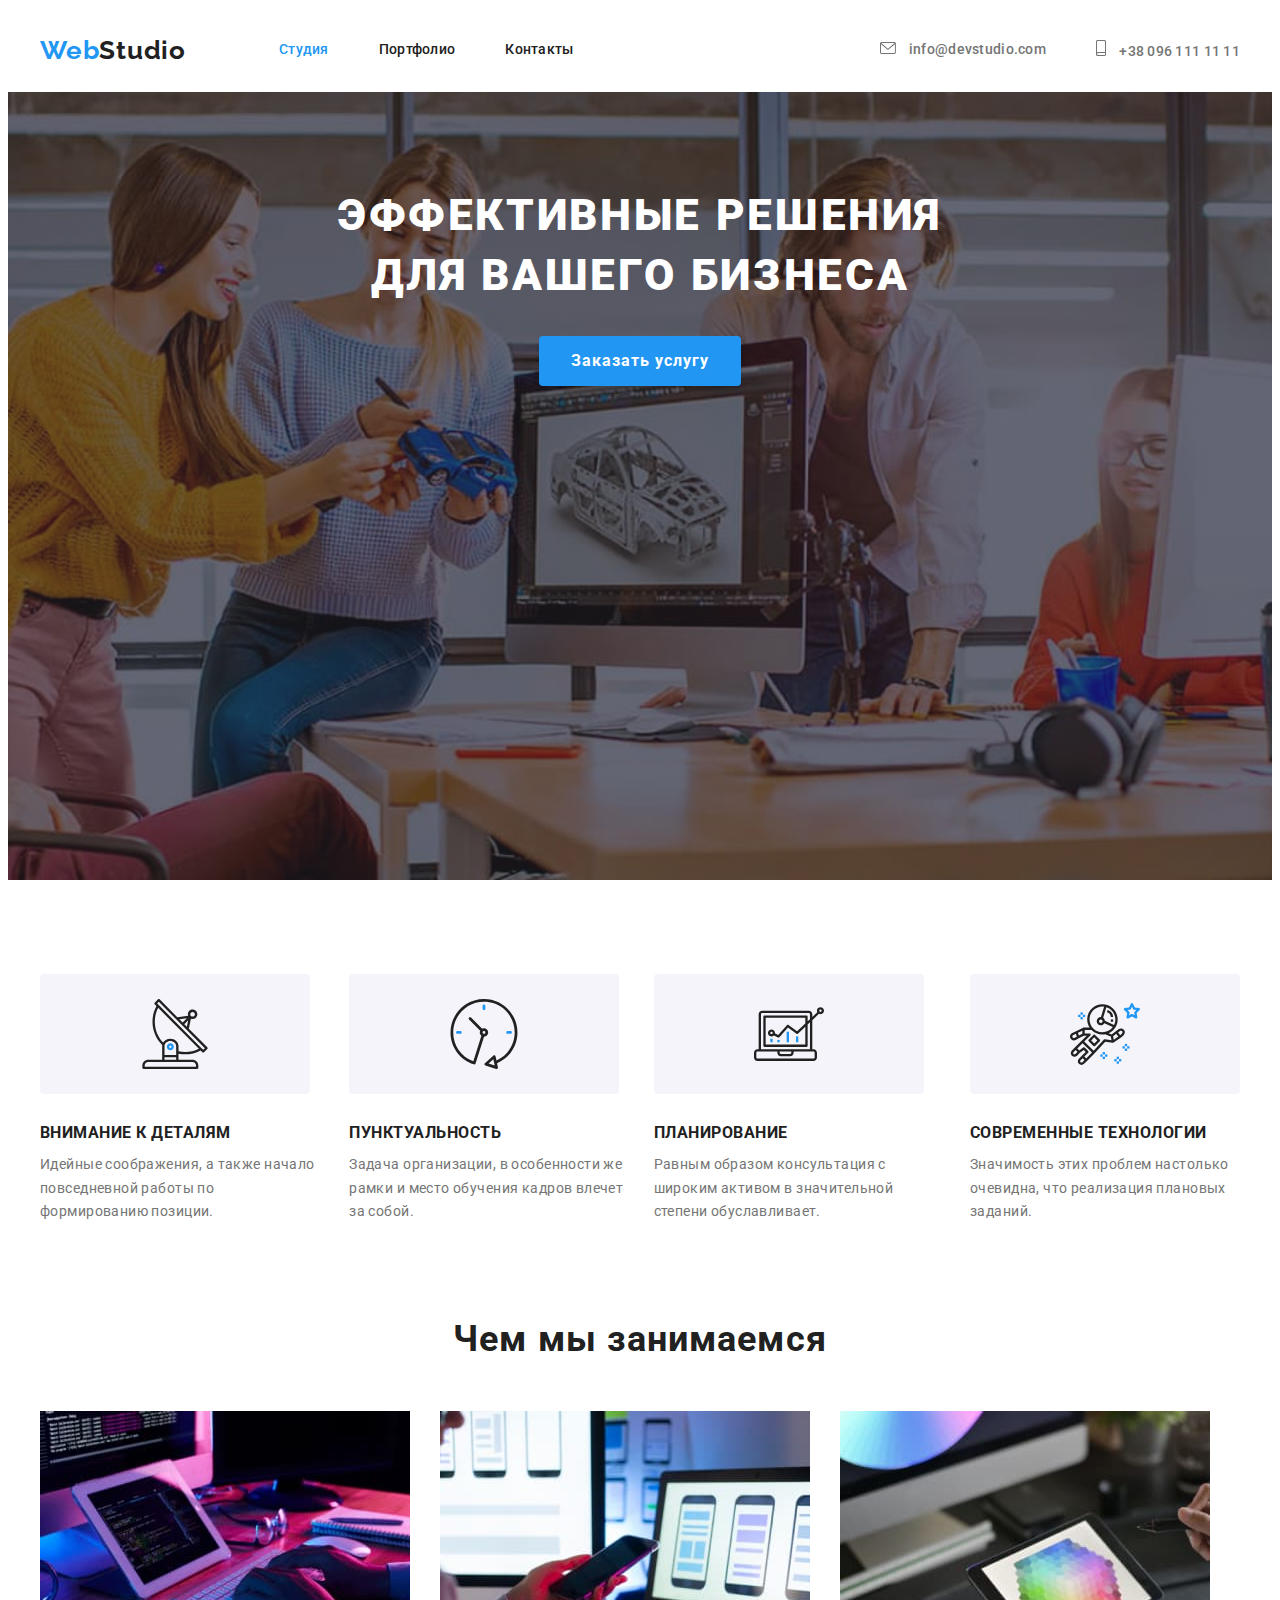
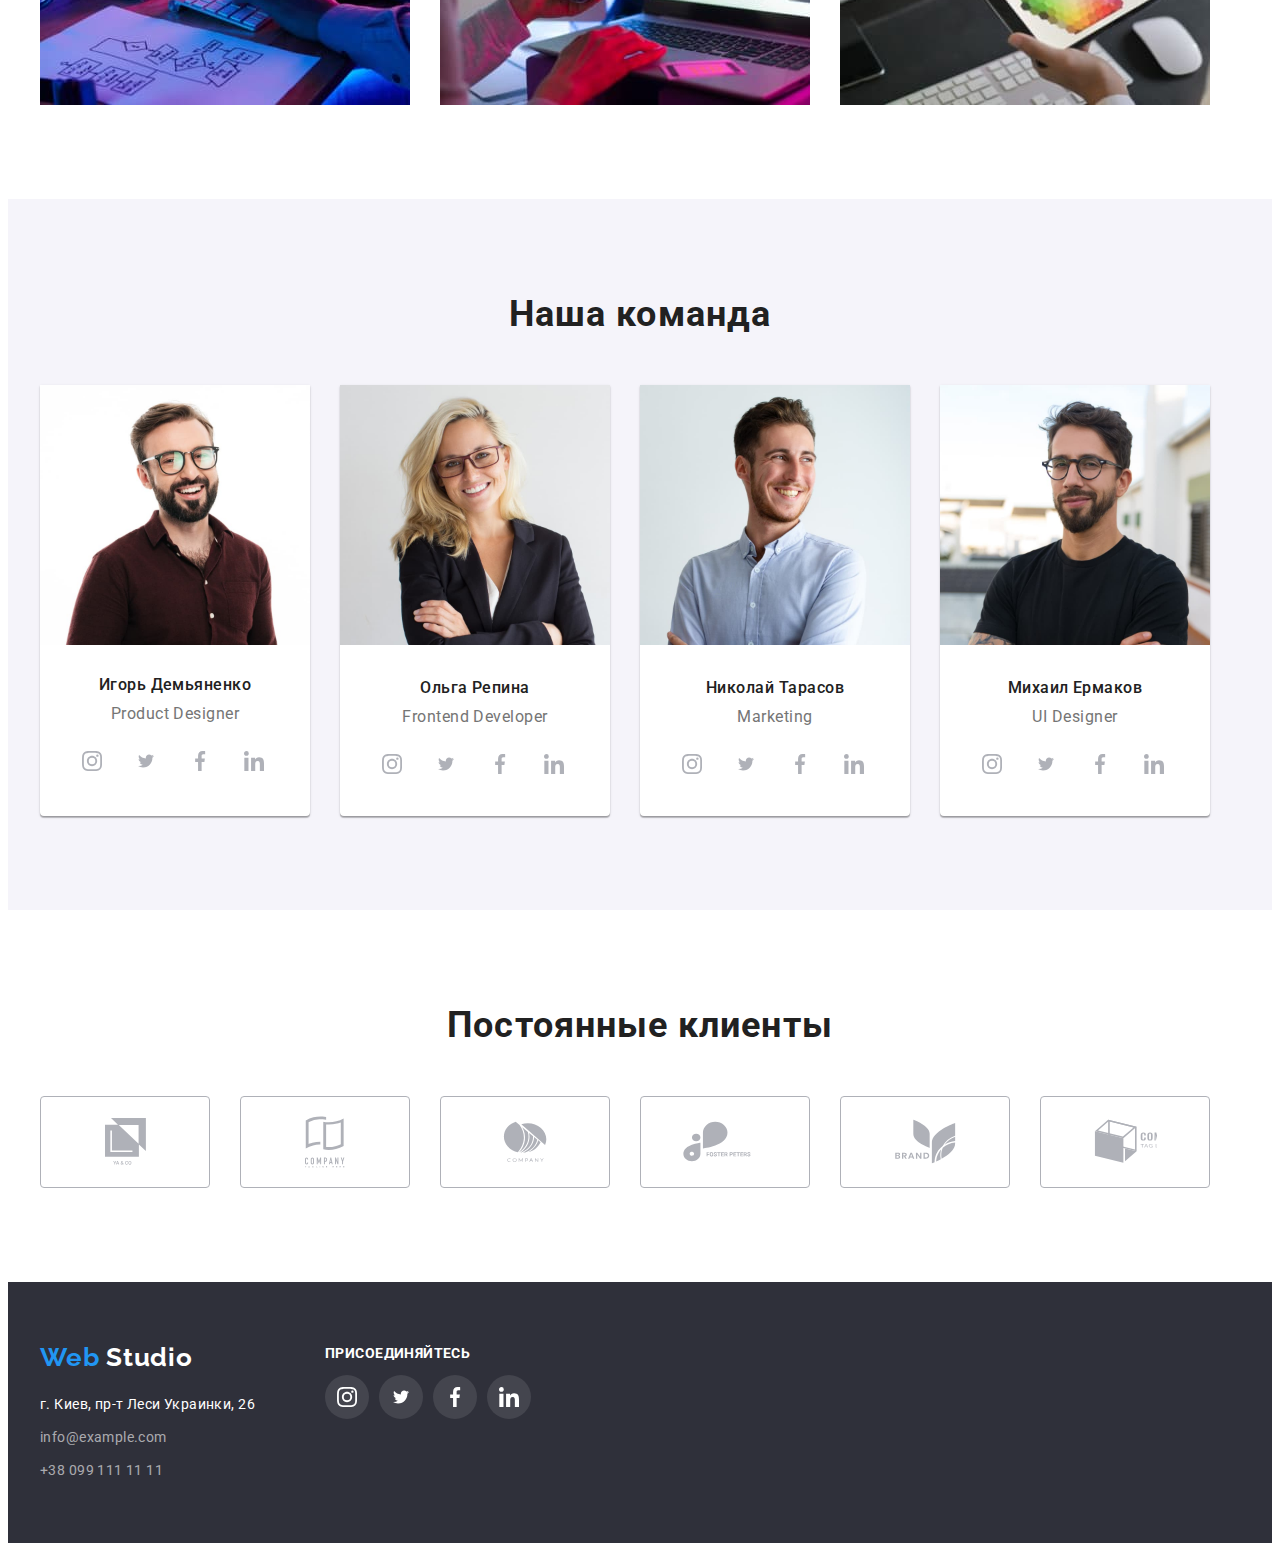
==== index.html @ 93daa4f2 "создает новый репозиторий" ====
<!DOCTYPE html>
<html lang="ru">
<head>
    <meta charset="UTF-8">
    <meta http-equiv="X-UA-Compatible" content="IE=edge">
    <meta name="viewport" content="width=device-width, initial-scale=1.0">
    <title>Document</title>
    <link rel="stylesheet" href="https://cdnjs.cloudflare.com/ajax/libs/modern-normalize/1.1.0/modern-normalize.min.css" integrity="sha512-wpPYUAdjBVSE4KJnH1VR1HeZfpl1ub8YT/NKx4PuQ5NmX2tKuGu6U/JRp5y+Y8XG2tV+wKQpNHVUX03MfMFn9Q==" crossorigin="anonymous" referrerpolicy="no-referrer" />
    <link rel="preconnect" href="https://fonts.googleapis.com">
<link rel="preconnect" href="https://fonts.gstatic.com" crossorigin>
<link href="https://fonts.googleapis.com/css2?family=Raleway:wght@700&family=Roboto:wght@400;500;700;900&display=swap" rel="stylesheet">
<link href="./css/styles.css" rel="stylesheet"/>
</head>
<body>
    
    <header class="header">
        <div class="container header">
        <nav>
            <div class="header_nav">
            <a href="" class="logo">Web<span class="logo_style">Studio</span></a>
            <ul class="nav_list">
            <li class="nav_item"><a href="" class="nav_link current">Студия</a></li>
            <li class="nav_item"><a href="./portfolio.html" class="nav_link">Портфолио</a> </li>
            <li class="nav_item"><a href="" class="nav_link">Контакты</a></li>
        </ul>
        </div>
      </nav>
        <ul class="contact_list">
            <li class="contact_item">
                <a href="mailto:info@devstudio.com" class="contact_link">
                    <svg width="16" height="12" class="icon">
                        <use href="./image/icons.svg#icon-envelope" width="16" height="12"></use>
                    </svg> info@devstudio.com</a></li>
            <li class="contact_item">
                <a href="tel:+380961111111" class="contact_link">
                    <svg width="10" height="16" class="icon">
                        <use href="./image/icons.svg#icon-smartphone" width="10" height="16"></use>
                    </svg> +38 096 111 11 11</a></li>
        </ul> 
    </div>
       </header>
    <main>
        <section class="section hero">
            <div class="container">
            <h1 class="title">Эффективные решения для вашего бизнеса</h1>
            <button type="button" class="button_title">Заказать услугу</button>
        </div>
        </section>
        <section class="section peculiarities">
            <div class="container">
            <h2 hidden> Особенности</h2>
            <ul class="peculiarities_list">
                <li class="peculiarities_item" > <h3 class="peculiarities_subtitle antenna">Внимание к деталям</h3>
                    <p class="peculiarities_text">Идейные соображения, а также начало повседневной работы по формированию позиции.</p>
                </li>
                <li class="peculiarities_item"> <h3 class="peculiarities_subtitle clock">Пунктуальность</h3>
                    <p class="peculiarities_text">Задача организации, в особенности же рамки и место обучения кадров влечет за собой.</p>
                </li>
                <li class="peculiarities_item">
                    <h3 class="peculiarities_subtitle diagram">Планирование</h3>
                    <p class="peculiarities_text">Равным образом консультация с широким активом в значительной степени обуславливает.</p>
                </li>
                <li class="peculiarities_item">
                    <h3 class="peculiarities_subtitle astronaut">Современные технологии</h3>
                    <p class="peculiarities_text">Значимость этих проблем настолько очевидна, что реализация плановых заданий.</p>
                </li>
                </ul>
        </div>
        </section>
        <section class="section works">
            <div class="container">
            <h2 class="works_title">Чем мы занимаемся</h2>
            <ul class="works_list">
                <li class="works_item">
                    <img src="./image/box1.jpg" alt="компьютер" width="370" class="work_foto">
                </li>
                <li class="works_item">
                    <img src="./image/box2.jpg" alt="телефон" width="370" class="work_foto">
                </li>
                <li class="works_item">
                    <img src="./image/box3.jpg" alt="планшет" width="370" class="work_foto">
                </li>
            </ul>
        </div>
        </section>
        <section class="section team">
            <div class="container">
            <h2 class="team_title">Наша команда</h2>
            <ul class="team_list">
                <li class="team_item">
                    <img src="./image/img(3).jpg" alt="фото Игорь Демьяненко" width="270" class="team_foto">
                    <div class="team_conteiner">
                    <h3 class="team_name">Игорь Демьяненко</h3>
                    <p lang="en" class="team_profession">Product Designer</p>
                    <ul class="social_list">
                        <li class="social_item">
                            <a href="" class="social_link">
                                <svg class="social_icon" width="20" height="20">
                                    <use href="./image/icons.svg#icon-instagram2" width="20" ></use>
                                </svg>
                            </a>
                        </li>
                        <li class="social_item">
                            <a href=""class="social_link">
                                <svg class="social_icon" width="20" height="16" >
                                    <use href="./image/icons.svg#icon-twitter1" width="20" ></use>
                                </svg>
                            </a>
                        </li>
                        <li class="social_item">
                            <a href="" class="social_link">
                                <svg class="social_icon" width="20" height="20">
                                    <use href="./image/icons.svg#icon-facebook1" width="20" height="20"></use>
                                </svg>
                            </a>
                        </li>
                        <li class="social_item">
                            <a href="" class="social_link">
                                <svg class="social_icon" width="20" height="20">
                                    <use href="./image/icons.svg#icon-linkedin1" width="20"></use>
                                </svg>
                            </a>
                        </li>
                    </ul>
                </div>
                </li>
                <li class="team_item">
                    <img src="./image/img(2).jpg" alt="фото Ольга Репина" width="270">
                    <div class="team_conteiner">
                    <h3 class="team_name">Ольга Репина</h3>
                    <p lang="en" class="team_profession">Frontend Developer</p>
                    <ul class="social_list">
                        <li class="social_item">
                            <a href="" class="social_link">
                                <svg class="social_icon" width="20" height="20">
                                    <use href="./image/icons.svg#icon-instagram2" width="20" ></use>
                                </svg>
                            </a>
                        </li>
                        <li class="social_item">
                            <a href=""class="social_link">
                                <svg class="social_icon" width="20" height="16" >
                                    <use href="./image/icons.svg#icon-twitter1" width="20" ></use>
                                </svg>
                            </a>
                        </li>
                        <li class="social_item">
                            <a href="" class="social_link">
                                <svg class="social_icon" width="20" height="20">
                                    <use href="./image/icons.svg#icon-facebook1" width="20" height="20"></use>
                                </svg>
                            </a>
                        </li>
                        <li class="social_item">
                            <a href="" class="social_link">
                                <svg class="social_icon" width="20" height="20">
                                    <use href="./image/icons.svg#icon-linkedin1" width="20"></use>
                                </svg>
                            </a>
                        </li>
                    </ul>
                </div>
                </li>
                <li class="team_item">
                    <img src="./image/img(1).jpg" alt="фото Николай Тарасов" width="270">
                    <div class="team_conteiner">
                    <h3 class="team_name">Николай Тарасов</h3>
                    <p lang="en" class="team_profession">Marketing</p>
                    <ul class="social_list">
                        <li class="social_item">
                            <a href="" class="social_link">
                                <svg class="social_icon" width="20" height="20">
                                    <use href="./image/icons.svg#icon-instagram2" width="20" ></use>
                                </svg>
                            </a>
                        </li>
                        <li class="social_item">
                            <a href=""class="social_link">
                                <svg class="social_icon" width="20" height="16" >
                                    <use href="./image/icons.svg#icon-twitter1" width="20" ></use>
                                </svg>
                            </a>
                        </li>
                        <li class="social_item">
                            <a href="" class="social_link">
                                <svg class="social_icon" width="20" height="20">
                                    <use href="./image/icons.svg#icon-facebook1" width="20" height="20"></use>
                                </svg>
                            </a>
                        </li>
                        <li class="social_item">
                            <a href="" class="social_link">
                                <svg class="social_icon" width="20" height="20">
                                    <use href="./image/icons.svg#icon-linkedin1" width="20"></use>
                                </svg>
                            </a>
                        </li>
                    </ul>
                </div>
                </li>
                <li class="team_item">
                    <img src="./image/img.jpg" alt="фото Михаил Ермаков" width="270">
                    <div class="team_conteiner">
                    <h3 class="team_name">Михаил Ермаков</h3>
                    <p lang="en" class="team_profession">UI Designer</p>
                    <ul class="social_list">
                        <li class="social_item">
                            <a href="" class="social_link">
                                <svg class="social_icon" width="20" height="20">
                                    <use href="./image/icons.svg#icon-instagram2" width="20" ></use>
                                </svg>
                            </a>
                        </li>
                        <li class="social_item">
                            <a href=""class="social_link">
                                <svg class="social_icon" width="20" height="16" >
                                    <use href="./image/icons.svg#icon-twitter1" width="20" ></use>
                                </svg>
                            </a>
                        </li>
                        <li class="social_item">
                            <a href="" class="social_link">
                                <svg class="social_icon" width="20" height="20">
                                    <use href="./image/icons.svg#icon-facebook1" width="20" height="20"></use>
                                </svg>
                            </a>
                        </li>
                        <li class="social_item">
                            <a href="" class="social_link">
                                <svg class="social_icon" width="20" height="20">
                                    <use href="./image/icons.svg#icon-linkedin1" width="20"></use>
                                </svg>
                            </a>
                        </li>
                    </ul>
                </div>
                </li>
            </ul>
        </div>
        </section>
        <section class="section">
            <div class="container">
            <h2 class="clients_title">Постоянные клиенты</h2>
            <ul class="clents_list">
                <li class="client_item">
                    <a href="" class="client_link">
                        <svg class="client_icon" width="41" height="47">
                            <use href="./image/icons.svg#icon-group" ></use>
                        </svg>
                    </a>
                </li>
                <li class="client_item">
                    <a href="" class="client_link">
                        <svg class="client_icon" width="40" height="52">
                            <use href="./image/icons.svg#icon-group1" width="40" height="52" ></use>
                        </svg>
                    </a>
                </li>
                <li class="client_item">
                    <a href="" class="client_link">
                        <svg class="client_icon" width="44" height="41">
                            <use href="./image/icons.svg#icon-group2" width="44" height="41">
                            </use>
                        </svg>
                    </a>
                </li>
                <li class="client_item">
                    <a href="" class="client_link">
                        <svg width="84" height="41">
                            <use href="./image/icons.svg#icon-group3" width="84" height="41">
                            </use>
                        </svg>
                    </a>
                </li>
                <li class="client_item">
                    <a href="" class="client_link">
                        <svg width="63" height="45">
                            <use href="./image/icons.svg#icon-group4" width="63" height="45">
                            </use>
                        </svg>
                    </a>
                </li>
                <li class="client_item">
                    <a href="" class="client_link">
                        <svg width="63" height="45">
                            <use href="./image/icons.svg#icon-group5" width="94" height="44">
                            </use>
                        </svg>
                    </a>
                </li>

            </ul>
        </div>
        </section>
    </main>
    <footer class="footer">
        <div class="container footer_style">
            <div>
        <a href="" class="logo_footer">Web<span class="logo_footer_style"> Studio</span></a>
        <address class="address">
        <ul class="address_list">
            <li class="address_item">
                <a href="" class="address_link">г. Киев, пр-т Леси Украинки, 26</a>
            </li>
            <li class="address_item">
                <a href="mailto:info@example.com" class="address_link info">info@example.com</a>
         </li>
         <li class="address_item">
           <a href="tel:+380991111111" class="address_link info"> +38 099 111 11 11</a>
         </li>
        </ul>
    </address>
    </div>
    <div class="social">
        <h2 class="social_name">присоединяйтесь</h2>
        <ul class="social_list_footer">
            <li class="social_item">
                <a href="" class="social_link_footer">
                    <svg class="social_icon hover_icon" width="20" height="20">
                        <use href="./image/icons.svg#icon-instagram2" width="20"></use>
                    </svg>
                </a>
            </li>
            <li class="social_item">
                <a href=""class="social_link_footer">
                    <svg class="social_icon" width="20" height="16" >
                        <use href="./image/icons.svg#icon-twitter1" width="20"></use>
                    </svg>
                </a>
            </li>
            <li class="social_item">
                <a href="" class="social_link_footer">
                    <svg class="social_icon" width="20" height="20">
                        <use href="./image/icons.svg#icon-facebook1" width="20" height="20"></use>
                    </svg>
                </a>
            </li>
            <li class="social_item">
                <a href="" class="social_link_footer">
                    <svg class="social_icon" width="20" height="20">
                        <use href="./image/icons.svg#icon-linkedin1" width="20"></use>
                    </svg>
                </a>
            </li>
        </ul>
    </div>
</div>

    </footer>
</body>
</html>
---- css/styles.css ----
:root{
    --first-color: #757575;
    --second-color: #212121;
    --logo-color:#2196F3;
    --social-color: rgba(175, 177, 184, 1);
    --background-buttom:#188CE8;
    --address-color:#FFFFFF;
    --background-first: #E5E5E5;
    --background-second:#F5F4FA;
    --background-head:#FFFFFF;
    --background-footer: #2F303A;}

body{
font-family: 'Roboto', sans-serif;
font-size: 14px;
color: var(--first-color);
background: var(--background-head);
}
.container{
    width: 1200px;
    padding-left: 15px;
    padding-right: 15px;
    margin-right: auto;
    margin-left: auto;
    }
.header{
    display: flex;
    align-items: center;
}
.header_nav{
display: flex;
align-items: center;
}
.logo {
color: var(--logo-color);
font-family: Raleway;
font-weight: bold;
font-size: 26px;
line-height: 1.19;
letter-spacing: 0.03em;
text-decoration: none;
margin-right: 93px;
display: inline-block;
padding-top: 24px;
padding-bottom: 24px;
}
.logo_style {
    color: var(--second-color);
}
.nav_list{
list-style-type: none;
margin: 0;
padding-left: 0;
display: flex;
}
.nav_item{
margin-right: 50px;
}
.nav_item:last-child{
margin-right: 0;
}
.nav_link{
display: block;
text-decoration: none;
font-weight: 500;
line-height: 1.14;
letter-spacing: 0.02em;
color: var(--second-color);
list-style-type: none; 
padding-top: 32px; 
padding-bottom: 32px;
}
.current{
    color: var(--logo-color);
}

.nav_link:hover, .nav_link:focus,
.nav_link:active,
.contact_link:hover, .contact_link:focus
 {
    color: var(--logo-color);
 
}

.icon{
    margin-right: 10px;
    fill: var(--first-color);
    ;
}
.icon:hover{
    fill:var(--logo-color)
}

.contact_list {
list-style-type: none;
padding-left: 0;
margin: 0;
display: flex;
margin-left: auto;
align-items: center;
}
.contact_item{
    margin-left: 50px;
    
}
.contact_item:first-child{
    margin-left: 0;
}
.contact_link{
    display: block;
    font-weight: 500;
    line-height: 1.14;
    letter-spacing: 0.02em;
    color: var(--first-color);
    text-decoration: none; 
    padding-top: 32px;
    padding-bottom: 32px;
    }
  
.section{
margin-top: 0;
margin-bottom: 0;
padding-top: 94px;
padding-bottom: 94px;
}
.hero{
    background: #2F303A;
    text-align: center;
    height: 600px;
    max-width: 1600px;
    display: block;
    background-image: linear-gradient(rgba(47, 48, 58, 0.4) ,rgba(47, 48, 58, 0.4)),
    url(../image/hero.jpg);
    margin-left: auto;
    margin-right: auto;
    background-size: cover;
    background-position: center;

}
.title {
color: var(--address-color);
font-weight: 900;
font-size: 44px;
line-height: 1.36;
letter-spacing: 0.06em;
text-transform: uppercase;
width: 696px;
margin-left: auto;
margin-right: auto;
margin-bottom: 30px;
margin-top: 0;
}
.button_title {
background-color: var(--logo-color);
color: var(--address-color);
font-family: inherit;
font-weight: 700;
font-size: 16px;
line-height: 1.88;
letter-spacing: 0.06em;
border: 0;
padding: 10px 32px;
box-shadow: 0px 4px 4px rgba(0, 0, 0, 0.15);
border-radius: 4px;
}
.button_title:hover, .button_title:focus,
.button_title:active{
    background-color: var(--background-buttom);
    color: var(--address-color);
    cursor: pointer;
}
.peculiarities{
padding-bottom: 47px;
}
.peculiarities_list {
list-style-type: none;
padding-left: 0;
margin-top: 0;
margin-bottom: 0;
display: flex;
}
.peculiarities_item{
    margin-right: 30px;
    justify-content: space-between;
}
.peculiarities_item:last-child{
    margin-right: 0;
}
.peculiarities_subtitle::before{
    content: "";
    display: block;
    width: 270px;
    height: 120px;
    background: var(--background-second);
border-radius: 4px;  
margin-bottom: 30px;
background-repeat: no-repeat;
background-position: center;

}
.antenna::before{
    background-image: url(../image/antenna1.svg);
}
.clock::before{
    background-image: url(../image/clock1.svg);
}
.diagram::before{
    background-image: url(../image/diagram1.svg);
}
.astronaut::before{
    background-image: url(../image/astronaut1.svg);
}
.peculiarities_subtitle {
font-weight: 700;
line-height: 1.14;
letter-spacing: 0.03em;
text-transform: uppercase;
color: var(--second-color);
margin-top: 0;
margin-bottom: 10px;
}
.peculiarities_text {
line-height: 1.71;
letter-spacing: 0.03em;
margin-top: 0;
margin-bottom: 0;
}
.works{
padding-top: 47px;
}
.works_title, .team_title, .clients_title {
font-weight: 700;
font-size: 36px;
line-height: 1.17;
letter-spacing: 0.03em;
color: var(--second-color);
text-align: center;
margin-top: 0;
margin-bottom: 50px;
}
.works_list, .team_list, .clents_list{
    list-style-type: none;
    padding-left: 0;
    margin-top: 0;
    margin-bottom: 0;
    display: flex;
 }
 .work_foto{
    display: block;
    max-width: 100%;
    height: auto; 
 }
.works_item{
    margin-right: 30px;   
}
.works_item:last-child{
    margin-right: 0;
}
.team{
    background-color: var(--background-second);
}
.team_foto{
    display: block;
    max-width: 100%;
    height: auto;
}
.team_conteiner{
padding: 30px;
}
.team_name{
font-weight: 500;
font-size: 16px;
line-height: 1.19;
letter-spacing: 0.03em;
color: var(--second-color);
text-align: center;
margin-bottom: 10px;
margin-top: 0;
}
.team_item{
width: 270px;
background-color: var(--background-head);
margin-right: 30px;
box-shadow: 0px 1px 3px rgba(0, 0, 0, 0.12), 0px 1px 1px rgba(0, 0, 0, 0.14), 0px 2px 1px rgba(0, 0, 0, 0.2);
border-radius: 0px 0px 4px 4px;
}
.team_item:last-child{
    margin-right: 0;
}
.team_profession {
font-size: 16px;
line-height: 1.19;
letter-spacing: 0.03em;
text-align: center;
margin-top: 0;
margin-bottom: 0;
}
.client_link{
    fill: var(--social-color);
}
.client_link:hover, .client_link:focus{
    fill: var(--logo-color);
}
.social_list{
list-style-type: none;
display: flex;
padding-left: 0;
align-items: center;
margin-top: 16px;

}
.social_item{
width: 44px;
height: 44px;
margin-right: 10px;
}
.social_item:last-child{
    margin-right: 0;
}
.social_link:hover, .social_link:focus, .social_link:active {

background-color:var(--logo-color);
border-radius: 50%;
fill: var(--address-color);  

}
.social_link{
display: flex;
flex-direction: column;
align-items: center;
justify-content: center;
width: 44px;
height: 44px;
fill: var(--social-color)
}

.client_item{
width: 170px;
height: 92px;
border: 1px solid #AFB1B8;
box-sizing: border-box;
border-radius: 4px;
margin-right: 30px;
}
.client_link{
display: flex;
flex-direction: column;
align-items: center;
justify-content: center;
height: 100%;


}
.footer {
    background-color: var(--background-footer);
    padding-top: 60px;
    padding-bottom: 60px;
   }
   .footer_style{
    display: flex;
    align-items: top;
   }
.logo_footer{
font-family: Raleway;
font-weight: bold;
font-size: 26px;
line-height: 1.19;
letter-spacing: 0.03em;
color: var(--logo-color);
text-decoration: none;
background-color: var(--background-footer);
}
.logo_footer_style{
    color: var(--address-color);
}
.address{
    margin-top: 20px;

}
.address_list{
    padding: 0;
    margin-top: 0;
    margin-bottom: 0;
}
.address_item{
list-style-type: none;
margin-bottom: 9px;
}
.address_item:last-child{
    margin-bottom: 0;
}
.address_link{
text-decoration: none;
font-style: normal;
line-height: 1.71;
letter-spacing: 0.03em;
color: var(--address-color);
background-color: var(--background-footer);

}
.info{
    color: rgba(255, 255, 255, 0.6);
}
.address_link:hover,
.address_link:focus{
    color: var(--logo-color);
}
.social{
    margin-left: 70px;

}
.social_name{
font-size: 14px;
line-height: 1.14px;
letter-spacing: 0.03em;
text-transform: uppercase;
color: #FFFFFF;
}
.social_list_footer{
    list-style-type: none;
    display: flex;
    padding-left: 0;
    align-items: center;
    margin-top: 20px;
}
.social_link_footer{
    display: flex;
    flex-direction: column;
    align-items: center;
    justify-content: center;
    width: 44px;
    height: 44px;
    fill:var(--address-color);
    background-color: rgba(255, 255, 255, 0.1);
    border-radius: 50%;
}
.social_link_footer:hover, .social_link_footer:focus, .social_link_footer:active{
    background-color: var(--logo-color);
}

/*Portfolio*/
.portfolio{
    border-bottom: 1px solid #ECECEC;
}
.filter_list{
list-style-type: none;
display: flex;
justify-content: center;
padding: 0;
margin-top: 0;
margin-bottom: 50px;
}
.filter_item{
    margin-right: 8px;
}
.filter_item:last-child{
    margin-right: 0;
}
.filter_button{
font-weight: 500;
font-size: 16px;
line-height: 1.62;
font-family: inherit;
text-align: center;
padding: 6px 22px;
letter-spacing: 0.03em;
color:var(--second-color);
background: var(--background-second);
border: var(--background-second);
border-radius: 4px;
}
.filter_button:hover, 
.filter_button:focus{
color: var(--address-color);
background-color: var(--logo-color);
cursor: pointer;
}
.all {
    background-color: var(--logo-color);
    color: var(--address-color);
}
.project_list{
    list-style-type: none;
    display: flex;
    flex-wrap: wrap;
    padding: 0;
    margin-top: 0;
    margin-bottom: 0;
    }
    .project_item{
        margin-right: 30px;
        margin-bottom: 30px;
        
        
    }
    .project_item:nth-child(3n)
    {
        margin-right: 0;
    }
    .project_item:nth-last-child(-n+3){
        margin-bottom: 0;
    }
    .project_link{
    text-decoration: none;
    
    box-sizing: border-box;
    }
    .project_image{
        display: block;
        max-width: 100%;
        height: auto;
    }
    .project_container {
    box-sizing: border-box;
    padding: 20px;
    border: 1px solid #EEEEEE;
    border-top: 0;
    }
    .project_subtitle{
    font-weight: 700;
    font-size: 18px;
    line-height: 2;
    letter-spacing: 0.05em;
    color: var(--second-color);
    margin-top: 0px;
    margin-bottom: 0;
    }
    .project_text{
    font-size: 16px;
    line-height: 1.87;
    letter-spacing: 0.03em;
    color: var(--first-color);
    margin-top: 4px;
    margin-bottom: 0px;
    }
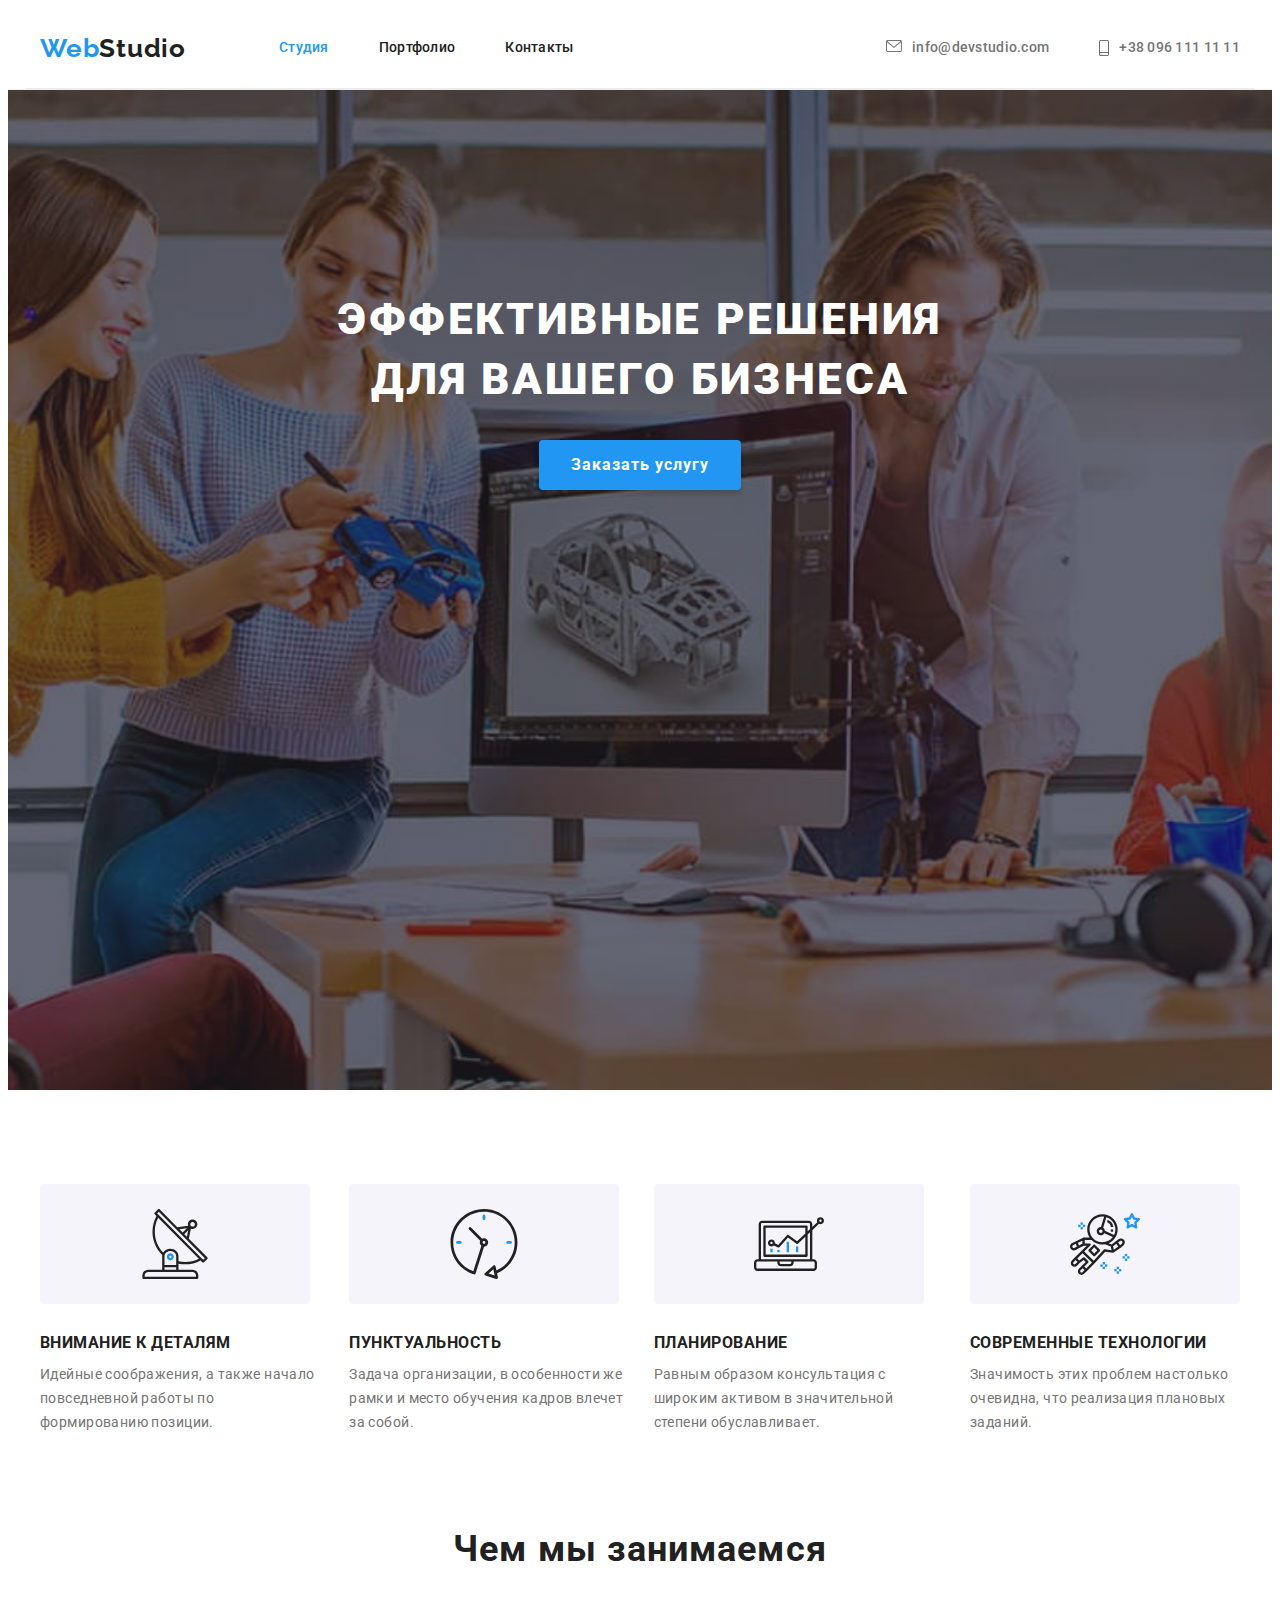
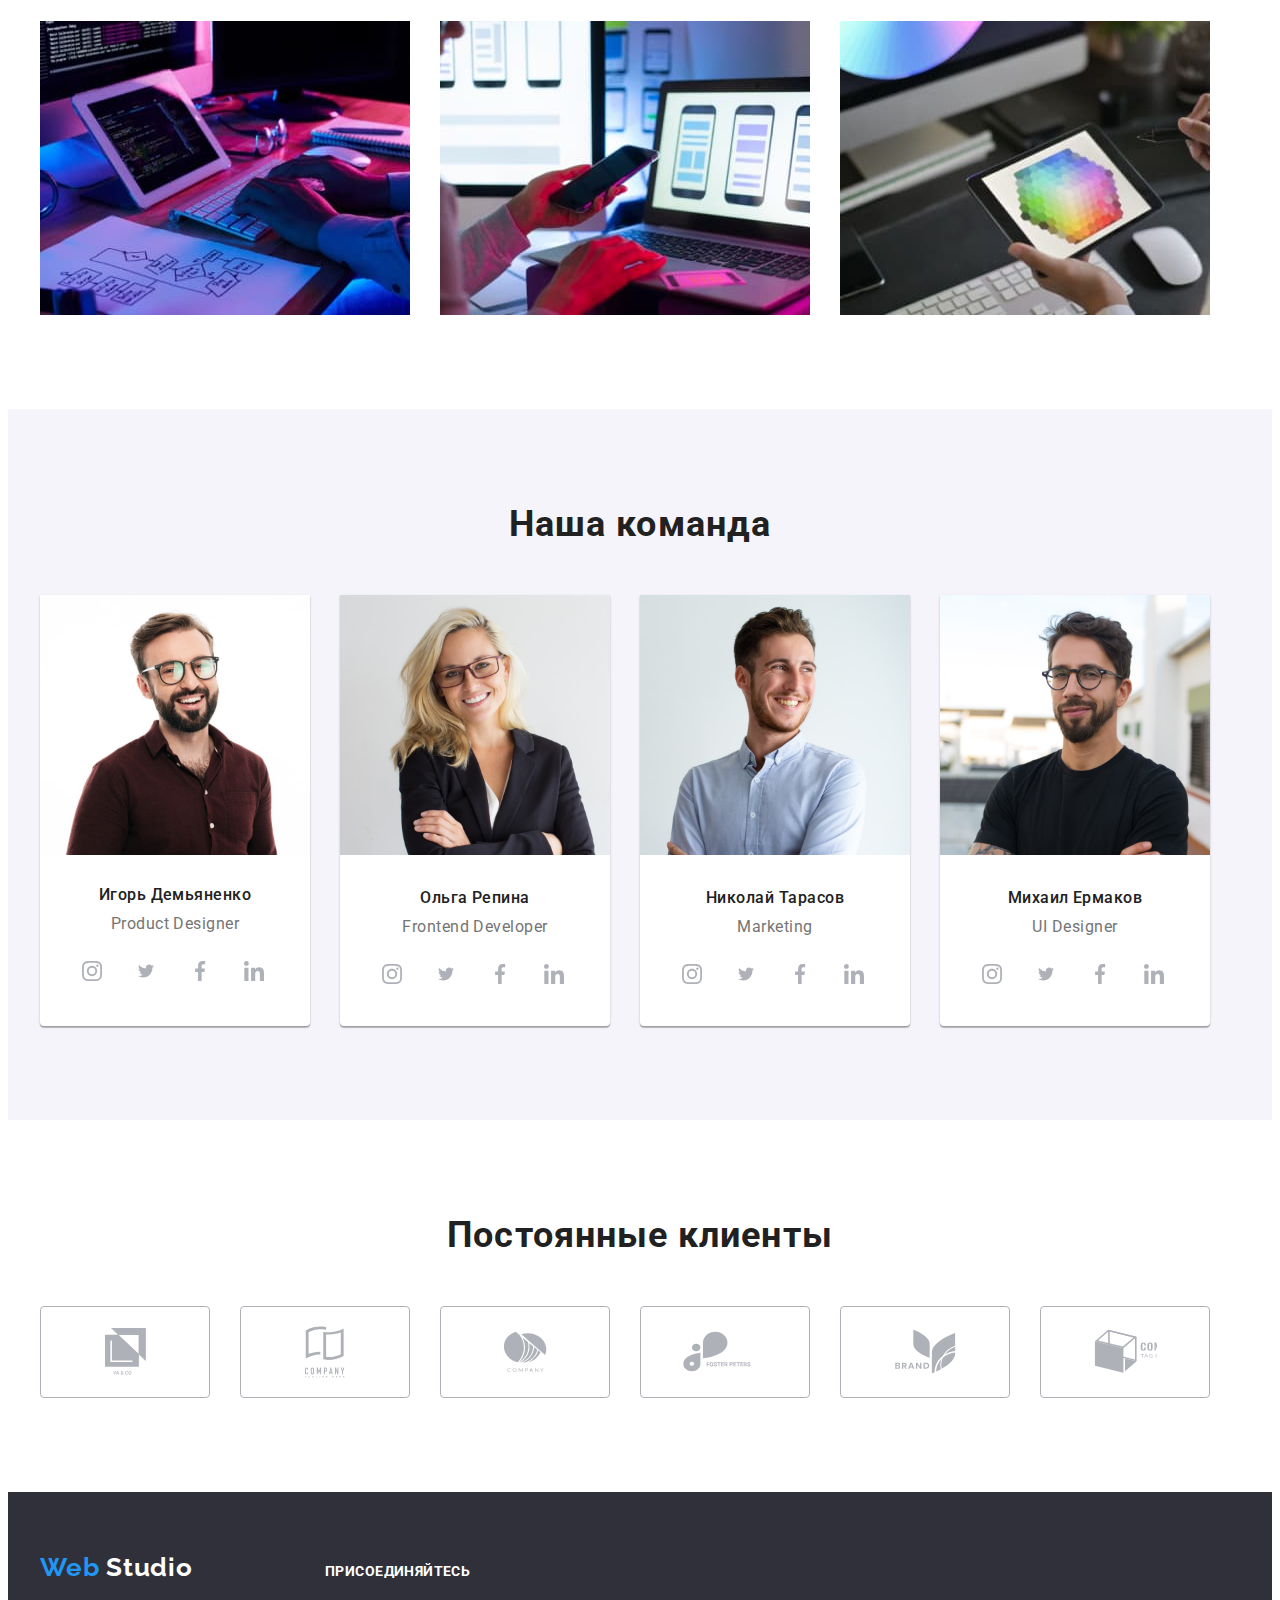
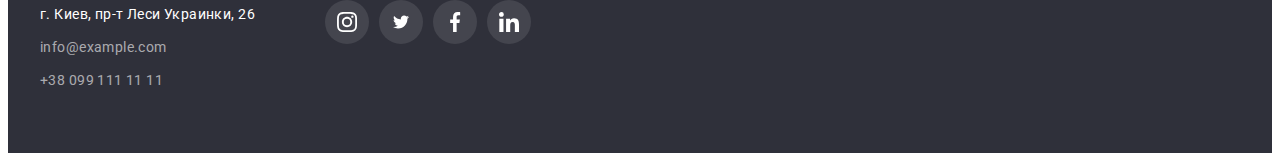
==== commit 2feee4c2: "изменяет стили иконок хедера, картинок в портфолио" ====
--- a/index.html
+++ b/index.html
@@ -101,7 +101,7 @@
                             </a>
                         </li>
                         <li class="social_item">
-                            <a href=""class="social_link">
+                            <a href="" class="social_link">
                                 <svg class="social_icon" width="20" height="16" >
                                     <use href="./image/icons.svg#icon-twitter1" width="20" ></use>
                                 </svg>
@@ -138,7 +138,7 @@
                             </a>
                         </li>
                         <li class="social_item">
-                            <a href=""class="social_link">
+                            <a href="" class="social_link">
                                 <svg class="social_icon" width="20" height="16" >
                                     <use href="./image/icons.svg#icon-twitter1" width="20" ></use>
                                 </svg>
@@ -175,7 +175,7 @@
                             </a>
                         </li>
                         <li class="social_item">
-                            <a href=""class="social_link">
+                            <a href="" class="social_link">
                                 <svg class="social_icon" width="20" height="16" >
                                     <use href="./image/icons.svg#icon-twitter1" width="20" ></use>
                                 </svg>
@@ -212,7 +212,7 @@
                             </a>
                         </li>
                         <li class="social_item">
-                            <a href=""class="social_link">
+                            <a href="" class="social_link">
                                 <svg class="social_icon" width="20" height="16" >
                                     <use href="./image/icons.svg#icon-twitter1" width="20" ></use>
                                 </svg>
@@ -312,7 +312,7 @@
     </address>
     </div>
     <div class="social">
-        <h2 class="social_name">присоединяйтесь</h2>
+        <strong class="social_name">присоединяйтесь</strong>
         <ul class="social_list_footer">
             <li class="social_item">
                 <a href="" class="social_link_footer">
@@ -322,7 +322,7 @@
                 </a>
             </li>
             <li class="social_item">
-                <a href=""class="social_link_footer">
+                <a href="" class="social_link_footer">
                     <svg class="social_icon" width="20" height="16" >
                         <use href="./image/icons.svg#icon-twitter1" width="20"></use>
                     </svg>
--- a/css/styles.css
+++ b/css/styles.css
@@ -26,6 +26,7 @@
 .header{
     display: flex;
     align-items: center;
+    border-bottom: 1px solid #ECECEC;
 }
 .header_nav{
 display: flex;
@@ -79,17 +80,15 @@
 .contact_link:hover, .contact_link:focus
  {
     color: var(--logo-color);
+ }
  
-}
 
 .icon{
     margin-right: 10px;
-    fill: var(--first-color);
+    fill: currentColor;
     ;
 }
-.icon:hover{
-    fill:var(--logo-color)
-}
+
 
 .contact_list {
 list-style-type: none;
@@ -107,7 +106,7 @@
     margin-left: 0;
 }
 .contact_link{
-    display: block;
+    display: flex;
     font-weight: 500;
     line-height: 1.14;
     letter-spacing: 0.02em;
@@ -133,6 +132,8 @@
     url(../image/hero.jpg);
     margin-left: auto;
     margin-right: auto;
+    padding-top: 200px;
+padding-bottom: 200px;
     background-size: cover;
     background-position: center;
 
@@ -358,7 +359,7 @@
    }
    .footer_style{
     display: flex;
-    align-items: top;
+    align-items: baseline;
    }
 .logo_footer{
 font-family: Raleway;
@@ -411,10 +412,11 @@
 }
 .social_name{
 font-size: 14px;
-line-height: 1.14px;
+line-height: 1.14;
 letter-spacing: 0.03em;
 text-transform: uppercase;
 color: #FFFFFF;
+margin-top: 0;
 }
 .social_list_footer{
     list-style-type: none;
@@ -422,6 +424,7 @@
     padding-left: 0;
     align-items: center;
     margin-top: 20px;
+    margin-bottom: 0;
 }
 .social_link_footer{
     display: flex;
@@ -505,6 +508,10 @@
     
     box-sizing: border-box;
     }
+    .project_item:hover, .project_item:focus{
+    box-shadow: 0px 1px 1px rgba(0, 0, 0, 0.12), 0px 4px 4px rgba(0, 0, 0, 0.06), 1px 4px 6px rgba(0, 0, 0, 0.16);
+    }
+    
     .project_image{
         display: block;
         max-width: 100%;
